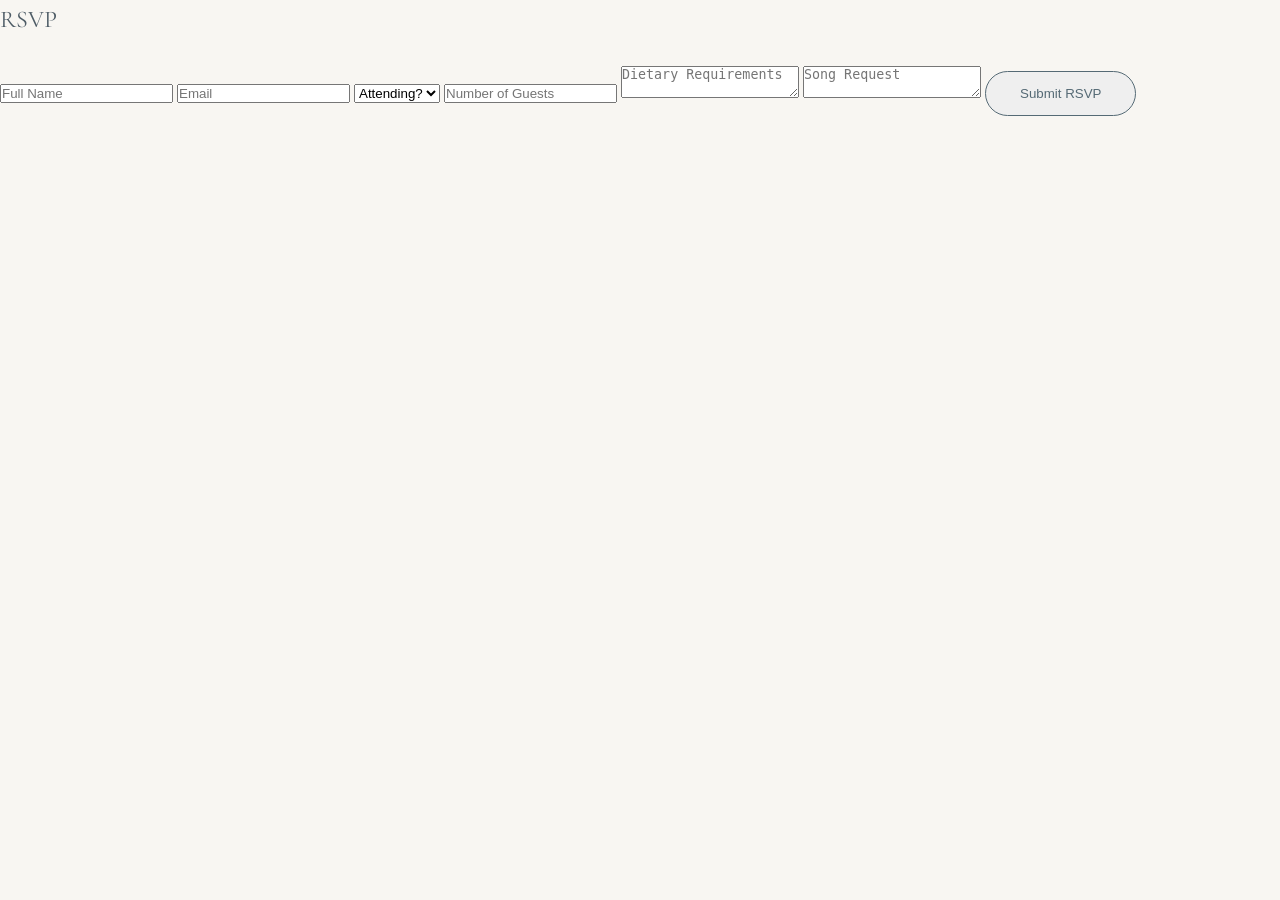
==== rsvp.html @ 13b6222b "first commit" ====
<html><head><link rel='stylesheet' href='css/main.css'></head><body>
<section class='section'>
<h2>RSVP</h2>
<form name='wedding-rsvp' method='POST' data-netlify='true'>
<input type='hidden' name='form-name' value='wedding-rsvp'>
<input placeholder='Full Name' name='name'>
<input placeholder='Email' name='email'>
<select name='attendance'><option>Attending?</option><option>Yes</option><option>No</option></select>
<input placeholder='Number of Guests' name='guests'>
<textarea placeholder='Dietary Requirements'></textarea>
<textarea placeholder='Song Request'></textarea>
<button class='btn'>Submit RSVP</button>
</form>
</section></body></html>
---- css/main.css ----
@import url('https://fonts.googleapis.com/css2?family=Cormorant+Garamond:wght@300;400;500;600&family=Inter:wght@300;400;500&display=swap');

:root {
  --paper: #f8f6f2;
  --paper-dark: #ece6dc;
  --sky: #dcecf5;
  --ocean: #7ea9bb;
  --deep: #556a75;
  --gold: #d8c8aa;
  --text: #4e5c66;
}

* {
  margin: 0;
  padding: 0;
  box-sizing: border-box;
}

html {
  scroll-behavior: smooth;
}

body {
  font-family: 'Inter', sans-serif;
  background: var(--paper);
  color: var(--text);
  line-height: 1.7;
}

/* Make the page use a fixed left column and a scrollable right column */
html, body {
  height: 100%;
}

body {
  overflow: hidden; /* only the right panel scrolls */
}

.site-split {
  min-height: 100vh;
}

.left-fixed {
  position: fixed;
  left: 0;
  top: 0;
  bottom: 0;
  width: 55%;
  background: linear-gradient(rgba(0,0,0,0.18), rgba(0,0,0,0.35)), url('../assets/images/hero.jpg') center/cover no-repeat;
  background-position: 50% 70%; /* nudge focal point (X% Y%) */
  z-index: 1;
  display: flex;
  align-items: flex-end;
  padding: 60px;
  color: white;
  transition: background-image 400ms ease, opacity 300ms ease;
}

.left-fixed .left-overlay {
  position: relative;
  z-index: 2;
}

.right-scroll {
  margin-left: 55%;
  height: 100vh;
  overflow-y: auto;
  -webkit-overflow-scrolling: touch;
  position: relative;
  z-index: 2;
  background: transparent;
}

/* Ensure each right-side section can occupy viewport height so image swaps are noticeable */
.right-scroll section,
.right-scroll footer {
  min-height: 100vh;
}

/* Mobile image block (inserted by JS) - hidden by default */
.mobile-image {
  display: none;
  width: 100%;
  position: relative;
  background-size: cover;
  background-position: center center;
  background-repeat: no-repeat;
  overflow: hidden;
}

.mobile-image .mobile-overlay {
  position: absolute;
  left: 0;
  right: 0;
  bottom: 12%;
  color: white;
  text-align: center;
  padding: 0 20px;
  z-index: 2;
}

.mobile-image .mobile-overlay h1 {
  font-size: 2.6rem;
  margin: 6px 0 4px;
}

.mobile-image.mobile-hero {
  min-height: 100vh;
}

.mobile-image:not(.mobile-hero) {
  min-height: 50vh;
}

/* Narrower left column for smaller screens */

h1, h2, h3, h4 {
  font-family: 'Cormorant Garamond', serif;
  font-weight: 400;
}

.floating-nav {
  position: fixed;
  top: 20px;
  left: 50%;
  transform: translateX(-50%);
  z-index: 1000;
  background: rgba(248,246,242,0.92);
  backdrop-filter: blur(12px);
  border-radius: 999px;
  padding: 16px 28px;
  display: flex;
  gap: 30px;
  align-items: center;
  box-shadow: 0 15px 40px rgba(0,0,0,0.08);
}

.brand {
  font-family: 'Cormorant Garamond', serif;
  font-size: 1.4rem;
}

.nav-links {
  display: flex;
  gap: 18px;
}

.nav-links a {
  text-decoration: none;
  color: var(--text);
}

.hero-layout {
  display: grid;
  grid-template-columns: 62% 38%;
  min-height: 100vh;
}

.hero-photo {
  position: relative;
  min-height: 100vh;
  background: linear-gradient(rgba(0,0,0,0.15), rgba(0,0,0,0.35)),
              url('../assets/images/hero.jpg') center center/cover no-repeat;
  background-position: 50% 35%;
}

.hero-gradient {
  position: absolute;
  inset: 0;
}

.hero-copy {
  position: absolute;
  left: 70px;
  bottom: 70px;
  color: white;
}

.hero-copy h1 {
  font-size: 6rem;
  line-height: 0.9;
  margin: 15px 0;
}

.hero-date,
.hero-title {
  font-family: 'Cormorant Garamond', serif;
  font-weight: 400;
  letter-spacing: 2px;
  text-transform: uppercase;
  font-size: 2rem;
}

.hero-hashtag {
  font-size: 1rem;
  margin-top: -5px;
  margin-left: 20px;
}

.hero-invitation {
  display: flex;
  justify-content: center;
  align-items: center;
  padding: 50px;
  background: var(--paper);
}

.invitation-arch {
  width: 100%;
  max-width: 430px;
  min-height: 760px;
  background: linear-gradient(to bottom, var(--sky), white);
  border: 2px solid var(--gold);
  border-radius: 260px 260px 0 0;
  padding: 80px 50px;
  text-align: center;
  box-shadow: 0 20px 60px rgba(0,0,0,0.06);
}

.eyebrow {
  text-transform: uppercase;
  letter-spacing: 3px;
  font-size: 0.8rem;
}

.invitation-arch h2 {
  font-size: 4rem;
}

.amp {
  font-size: 3rem;
  font-family: 'Cormorant Garamond', serif;
}

.divider {
  height: 1px;
  width: 70%;
  margin: 30px auto;
  background: var(--gold);
}

.btn {
  display: inline-block;
  margin-top: 30px;
  padding: 14px 34px;
  border: 1px solid var(--deep);
  border-radius: 999px;
  text-decoration: none;
  color: var(--deep);
  transition: 0.25s;
}

.btn:hover {
  background: var(--deep);
  color: white;
}

.split-section {
  display: grid;
  grid-template-columns: 55% 45%;
  min-height: 100vh;
}

.image-panel {
  background: url('../assets/images/placeholder.jpg') center center/cover no-repeat;
}

.content-panel {
  padding: 120px 70px;
  display: flex;
  flex-direction: column;
  justify-content: center;
}

.content-panel h2 {
  font-size: 4.5rem;
  margin-bottom: 40px;
}

.timeline-item,
.info-card {
  padding: 28px 0;
  border-top: 1px solid #d8d8d8;
}

.timeline-item h4,
.info-card h3 {
  font-size: 2rem;
  margin: 10px 0;
}

.weekend-intro {
  padding: 140px 30px;
  text-align: center;
  background: linear-gradient(to bottom, var(--paper), var(--sky));
}

.weekend-intro h2 {
  font-size: 5rem;
  margin-bottom: 20px;
}

.weekend-intro p {
  max-width: 700px;
  margin: auto;
}

.gallery-grid {
  display: grid;
  grid-template-columns: 1fr 1fr;
  gap: 20px;
  margin-top: 40px;
}

.gallery-placeholder {
  height: 240px;
  background: var(--sky);
  border-radius: 14px;
}

.faq-section {
  max-width: 1000px;
  margin: auto;
  padding: 120px 30px;
}

.faq-section h2 {
  font-size: 4rem;
  text-align: center;
  margin-bottom: 40px;
}

.details,
details {
  background: white;
  padding: 24px;
  margin-bottom: 16px;
  border-radius: 12px;
  box-shadow: 0 5px 15px rgba(0,0,0,0.04);
}

summary {
  cursor: pointer;
}

footer {
  padding: 60px;
  text-align: center;
  background: var(--paper-dark);
}

@media (max-width: 1100px) {
  .hero-layout,
  .split-section {
    grid-template-columns: 1fr;
  }

  /* Stack the left panel and right content on small screens */
  body {
    overflow: auto;
  }

  .left-fixed {
    position: relative;
    width: 100%;
    height: auto;
    padding: 30px;
  }


  /* On small screens we hide the fixed left column and instead show stacked
     mobile image blocks (inserted by JS) above each section. */
  .left-fixed {
    display: none;
  }

  .mobile-image {
    display: block;
    min-height: 100vh; /* full viewport image for each section on mobile */
    background-position: 50% 30%;
  }

  .mobile-image.mobile-hero {
    min-height: 100vh;
  }

  .left-fixed .left-overlay {
    opacity: 1 !important; /* fallback in case left panel shows */
    position: relative;
    text-align: center;
    transform: translateY(0);
    margin: 0 auto;
    max-width: 90%;
  }

  .left-fixed .left-overlay h1 {
    font-size: 3rem;
    line-height: 1.02;
    margin: 10px 0 6px;
  }

  .left-fixed .left-overlay .hero-date,
  .left-fixed .left-overlay .hero-location {
    font-size: 0.95rem;
    margin-bottom: 8px;
  }

  .right-scroll {
    margin-left: 0;
    height: auto;
    overflow: visible;
  }

  .hero-photo {
    min-height: 70vh;
  }

  .hero-copy h1 {
    font-size: 4rem;
  }

  .content-panel {
    padding: 70px 30px;
  }

  .floating-nav {
    display: none;
  }
}
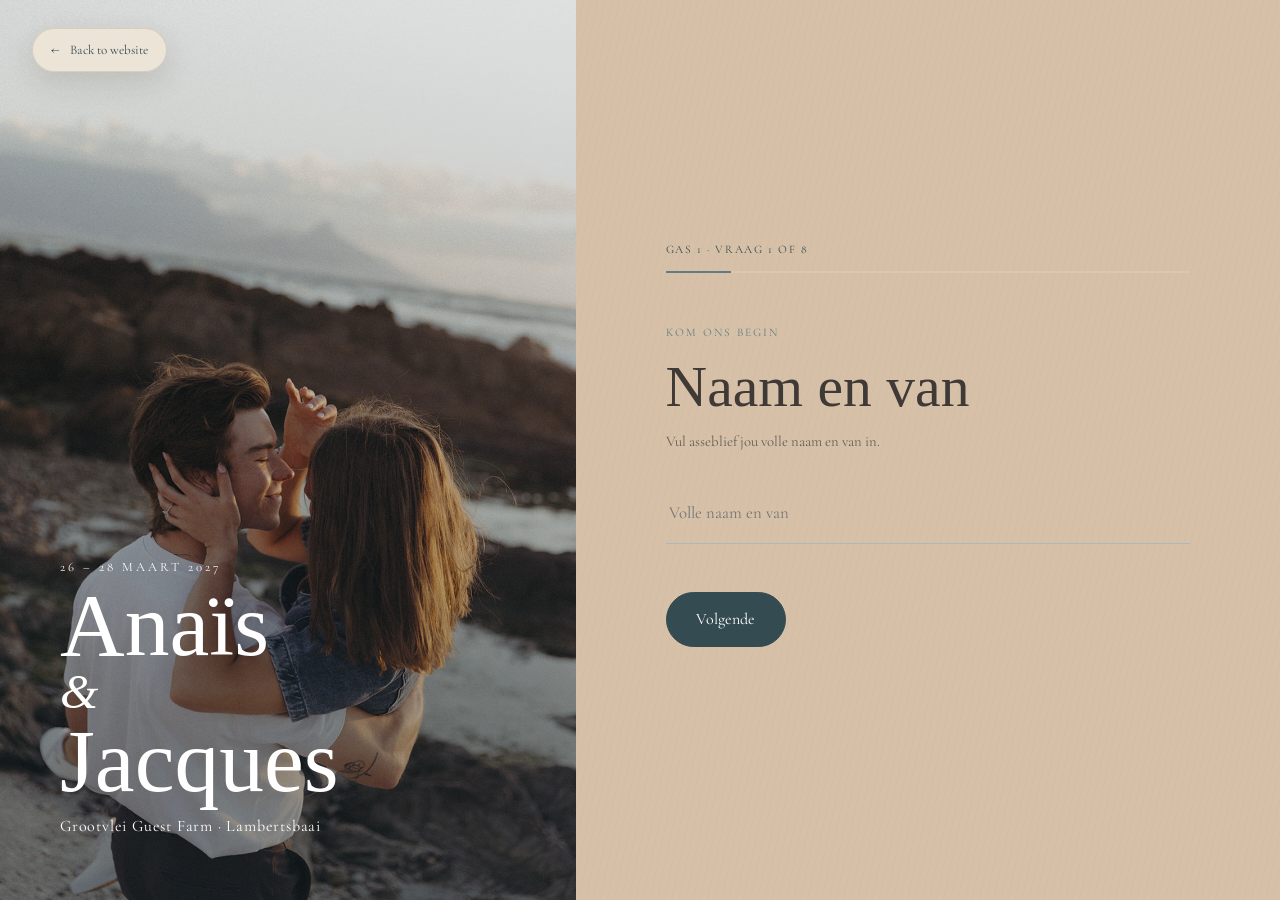
==== commit 452f9a0d: "Base changes" ====
--- a/rsvp.html
+++ b/rsvp.html
@@ -1,14 +1,137 @@
-<html><head><link rel='stylesheet' href='css/main.css'></head><body>
-<section class='section'>
-<h2>RSVP</h2>
-<form name='wedding-rsvp' method='POST' data-netlify='true'>
-<input type='hidden' name='form-name' value='wedding-rsvp'>
-<input placeholder='Full Name' name='name'>
-<input placeholder='Email' name='email'>
-<select name='attendance'><option>Attending?</option><option>Yes</option><option>No</option></select>
-<input placeholder='Number of Guests' name='guests'>
-<textarea placeholder='Dietary Requirements'></textarea>
-<textarea placeholder='Song Request'></textarea>
-<button class='btn'>Submit RSVP</button>
-</form>
-</section></body></html>+<!DOCTYPE html>
+<html lang="en">
+<head>
+    <meta charset="UTF-8">
+    <meta name="viewport" content="width=device-width, initial-scale=1.0">
+    <title>RSVP | Anaïs &amp; Jacques</title>
+    <link rel="preconnect" href="https://fonts.googleapis.com">
+    <link rel="preconnect" href="https://fonts.gstatic.com" crossorigin>
+    <link href="https://fonts.googleapis.com/css2?family=Cormorant+Garamond:wght@300;400;500;600&amp;family=Manrope:wght@300;400;500&amp;display=swap" rel="stylesheet">
+    <link rel="stylesheet" href="css/main.css">
+</head>
+<body class="rsvp-page">
+    <a class="rsvp-home-link" href="index.html" aria-label="Back to wedding website">
+        <span aria-hidden="true">←</span> Back to website
+    </a>
+
+    <main class="rsvp-layout">
+        <aside class="rsvp-visual">
+            <div class="rsvp-visual-copy">
+                <p class="eyebrow">26 – 28 Maart 2027</p>
+                <h1>Anaïs <span>&amp;</span> Jacques</h1>
+                <p>Grootvlei Guest Farm · Lambertsbaai</p>
+            </div>
+        </aside>
+
+        <section class="rsvp-form-panel">
+            <div class="rsvp-progress" aria-label="Form progress">
+                <span id="progressLabel">Gas 1 · Vraag 1 van 8</span>
+                <div class="progress-track" aria-hidden="true">
+                    <div id="progressBar" class="progress-bar"></div>
+                </div>
+            </div>
+
+            <form id="rsvpForm" class="rsvp-form" name="wedding-rsvp" method="POST" data-netlify="true" novalidate>
+                <input type="hidden" name="form-name" value="wedding-rsvp">
+                <input id="partyRsvps" type="hidden" name="party-rsvps" value="">
+                <input id="partySize" type="hidden" name="party-size" value="1">
+
+                <div class="rsvp-step is-active" data-step>
+                    <p class="question-number">Kom ons begin</p>
+                    <label for="guestName">Naam en van</label>
+                    <p class="question-help">Vul asseblief jou volle naam en van in.</p>
+                    <input id="guestName" name="name" type="text" autocomplete="name" placeholder="Volle naam en van" required>
+                </div>
+
+                <div class="rsvp-step" data-step>
+                    <p class="question-number">Kontakbesonderhede</p>
+                    <label for="guestEmail">Wat is jou e-pos adres?</label>
+                    <p class="question-help">Ons sal dit slegs vir troue opdaterings gebruik.</p>
+                    <input id="guestEmail" name="email" type="email" autocomplete="email" placeholder="you@example.com" required>
+                </div>
+
+                <fieldset class="rsvp-step" data-step>
+                    <legend>Sien ons jou daar?</legend>
+                    <p class="question-help">Sal jy ons trou naweek van 26 - 28 Maart 2027 kan bywoon? </p>
+                    <div class="choice-grid">
+                        <label class="choice-card">
+                            <input type="radio" name="attendance" value="Yes, I will be there" required>
+                            <span>Ja</span>
+                        </label>
+                        <label class="choice-card">
+                            <input type="radio" name="attendance" value="No, I cannot attend" required>
+                            <span>Nee</span>
+                        </label>
+                    </div>
+                </fieldset>
+
+                <div class="rsvp-step" data-step data-decline-step>
+                    <label for="coupleNote">Wil jy 'n nota los vir die paartjie?</label>
+                    <p class="question-help">Hierdie vraag is opsioneel.</p>
+                    <textarea id="coupleNote" name="note-for-couple" rows="4" placeholder="Jou nota"></textarea>
+                </div>
+
+                <div class="rsvp-step" data-step data-attending-step>
+                    <label for="dietary">Dieetvereistes</label>
+                    <p class="question-help">Het jy enige dieetvereistes of allergieë?</p>
+                    <textarea id="dietary" name="dietary-requirements" rows="4" placeholder="Geen dieetvereistes"></textarea>
+                </div>
+
+                <div class="rsvp-step" data-step data-attending-step>
+                    <label for="transport">Shuttle diens</label>
+                    <p class="question-help">Indien daar n shuttle-service is vanaf die lughawe na die venue (en terug), sal julle daarvan wil gebruik maak? Indien daar genoeg belangstelling is, sal verdere reelings getref word met julle as julle "Ja" kies.</p>
+                    <select id="transport" name="transport" required>
+                        <option value="" selected disabled>Kies 'n opsie</option>
+                        <option value="Yes">Ja, asseblief</option>
+                        <option value="No">Nee, ek sal my eie vervoer organiseer</option>
+                        <option value="Maybe">Miskien — stuur asseblief meer inligting</option>
+                    </select>
+                </div>
+
+                <div class="rsvp-step" data-step data-attending-step>
+                    <label for="songRequest">Liedjie versoek</label>
+                    <p class="question-help">Het jy ’n liedjie wat jy graag op die dansvloer wil hoor?</p>
+                    <textarea id="songRequest" name="song-request" rows="4" placeholder="Kunstenaar en liedjie naam"></textarea>
+                </div>
+
+                <div class="rsvp-step" data-step data-attending-step>
+                    <label for="children">Kinders</label>
+                    <p class="question-help">Sal jy kinders saambring? Indien ja, hoeveel kinders en watter ouderdom?</p>
+                    <textarea id="children" name="children" rows="4" placeholder="Kinders - Jaar van geboorte"></textarea>
+                </div>
+
+                <fieldset class="rsvp-step" data-step data-attending-step data-party-step>
+                    <legend>Wil jy vir iemand anders RSVP?</legend>
+                    <p class="question-help">Jy kan nou dieselfde vrae vir die volgende persoon in jou party invul.</p>
+                    <div class="choice-grid">
+                        <label class="choice-card">
+                            <input id="addAnotherYes" type="radio" name="add-another-person" value="yes" required>
+                            <span>Ja, voeg nog iemand by</span>
+                        </label>
+                        <label class="choice-card">
+                            <input id="addAnotherNo" type="radio" name="add-another-person" value="no" required>
+                            <span>Nee, voltooi my RSVP</span>
+                        </label>
+                    </div>
+                </fieldset>
+
+                <div class="rsvp-actions">
+                    <button id="backButton" class="rsvp-button rsvp-button-secondary" type="button">Terug</button>
+                    <button id="nextButton" class="rsvp-button" type="button">Volgende</button>
+                    <button id="submitButton" class="rsvp-button" type="submit">Gaan voort</button>
+                </div>
+                <p id="formError" class="form-error" role="alert" aria-live="polite"></p>
+            </form>
+
+            <div id="rsvpSuccess" class="rsvp-success" hidden>
+                <p class="question-number">RSVP ontvang</p>
+                <h2>Baie dankie!</h2>
+                <p id="successMessage">Jou RSVP is suksesvol ingedien.</p>
+                <a class="rsvp-button" href="index.html">Terug na die webwerf</a>
+            </div>
+        </section>
+    </main>
+
+    <script src="js/rsvp.js?v=4"></script>
+</body>
+</html>
--- a/css/main.css
+++ b/css/main.css
@@ -1,13 +1,17 @@
-@import url('https://fonts.googleapis.com/css2?family=Cormorant+Garamond:wght@300;400;500;600&family=Inter:wght@300;400;500&display=swap');
+@import url('https://fonts.googleapis.com/css2?family=Cormorant+Garamond:wght@300;400;500;600&family=Cormorant Garamond:wght@300;400;500&display=swap');
 
 :root {
-  --paper: #f8f6f2;
-  --paper-dark: #ece6dc;
-  --sky: #dcecf5;
-  --ocean: #7ea9bb;
-  --deep: #556a75;
-  --gold: #d8c8aa;
-  --text: #4e5c66;
+  --paper: #eee5d8;
+  --paper-dark: #d8c7b2;
+  --sky: #9aadb0;
+  --ocean: #607d86;
+  --deep: #354b52;
+  --gold: #bd9670;
+  --text: #403a36;
+  --ivory: #f5ede1;
+  --umber: #6b4d40;
+  --clay: #89624c;
+  --slate: #4d6870;
 }
 
 * {
@@ -21,7 +25,7 @@
 }
 
 body {
-  font-family: 'Inter', sans-serif;
+  font-family: 'Cormorant Garamond', sans-serif;
   background: var(--paper);
   color: var(--text);
   line-height: 1.7;
@@ -65,6 +69,7 @@
   margin-left: 55%;
   height: 100vh;
   overflow-y: auto;
+  overflow-x: hidden;
   -webkit-overflow-scrolling: touch;
   position: relative;
   z-index: 2;
@@ -115,7 +120,7 @@
 /* Narrower left column for smaller screens */
 
 h1, h2, h3, h4 {
-  font-family: 'Cormorant Garamond', serif;
+  font-family: 'Playfair Display', serif;
   font-weight: 400;
 }
 
@@ -125,18 +130,19 @@
   left: 50%;
   transform: translateX(-50%);
   z-index: 1000;
-  background: rgba(248,246,242,0.92);
-  backdrop-filter: blur(12px);
+  /* more see-through */
+  background: rgba(248,246,242,0.6);
+  backdrop-filter: blur(8px);
   border-radius: 999px;
-  padding: 16px 28px;
+  padding: 12px 22px;
   display: flex;
-  gap: 30px;
+  gap: 20px;
   align-items: center;
-  box-shadow: 0 15px 40px rgba(0,0,0,0.08);
+  box-shadow: 0 8px 20px rgba(0,0,0,0.05);
 }
 
 .brand {
-  font-family: 'Cormorant Garamond', serif;
+  font-family: 'Playfair Display', serif;
   font-size: 1.4rem;
 }
 
@@ -184,7 +190,7 @@
 
 .hero-date,
 .hero-title {
-  font-family: 'Cormorant Garamond', serif;
+  font-family: 'Playfair Display', serif;
   font-weight: 400;
   letter-spacing: 2px;
   text-transform: uppercase;
@@ -192,7 +198,7 @@
 }
 
 .hero-hashtag {
-  font-size: 1rem;
+  font-size: 1.5rem;
   margin-top: -5px;
   margin-left: 20px;
 }
@@ -202,19 +208,40 @@
   justify-content: center;
   align-items: center;
   padding: 50px;
-  background: var(--paper);
+  background-color: #3f555b;
+  background-image:
+    repeating-linear-gradient(105deg, rgba(255, 255, 255, 0.018) 0 1px, transparent 1px 7px);
 }
 
 .invitation-arch {
+  position: relative;
+  isolation: isolate;
+  overflow: hidden;
   width: 100%;
   max-width: 430px;
   min-height: 760px;
-  background: linear-gradient(to bottom, var(--sky), white);
-  border: 2px solid var(--gold);
+  background-color: #b78e68;
+  background-image:
+    repeating-radial-gradient(circle at 18% 24%, rgba(255, 244, 225, 0.13) 0 0.7px, transparent 0.8px 3px),
+    repeating-linear-gradient(103deg, rgba(67, 43, 31, 0.045) 0 1px, transparent 1px 5px);
+  border: 1px solid rgba(247, 230, 207, 0.68);
   border-radius: 260px 260px 0 0;
   padding: 80px 50px;
   text-align: center;
-  box-shadow: 0 20px 60px rgba(0,0,0,0.06);
+  color: #392d27;
+  box-shadow:
+    0 30px 75px rgba(24, 32, 34, 0.32),
+    inset 0 0 55px rgba(255, 239, 216, 0.15);
+}
+
+.invitation-arch::before {
+  content: '';
+  position: absolute;
+  inset: 12px;
+  z-index: -1;
+  border: 1px solid rgba(255, 237, 211, 0.4);
+  border-radius: 248px 248px 0 0;
+  pointer-events: none;
 }
 
 .eyebrow {
@@ -225,18 +252,31 @@
 
 .invitation-arch h2 {
   font-size: 4rem;
+  color: #302721;
 }
 
 .amp {
   font-size: 3rem;
-  font-family: 'Cormorant Garamond', serif;
+  font-family: 'Playfair Display', serif;
 }
 
 .divider {
   height: 1px;
   width: 70%;
   margin: 30px auto;
-  background: var(--gold);
+  background: rgba(61, 43, 34, 0.52);
+}
+
+.invitation-arch .btn {
+  border-color: #344b52;
+  color: #2f454c;
+  background: rgba(244, 226, 202, 0.24);
+}
+
+.invitation-arch .btn:hover {
+  border-color: #455c6c;
+  background: #455c6c;
+  color: #f7f1e8;
 }
 
 .btn {
@@ -273,14 +313,109 @@
 }
 
 .content-panel h2 {
+  position: relative;
   font-size: 4.5rem;
   margin-bottom: 40px;
+}
+
+.content-panel h2::after {
+  content: '';
+  display: block;
+  width: 52px;
+  height: 1px;
+  margin-top: 16px;
+  background: currentColor;
+  opacity: 0.45;
+}
+
+.content-section {
+  position: relative;
+  z-index: 2;
+  margin-top: 54px;
+  box-shadow: inset 0 24px 45px -48px rgba(31, 24, 21, 0.8);
+}
+
+.content-section::before,
+.weekend-intro::before,
+.faq-section::before,
+footer::before {
+  content: '';
+  position: absolute;
+  top: -72px;
+  left: -12%;
+  width: 124%;
+  height: 108px;
+  background: inherit;
+  border-radius: 48% 52% 0 0 / 100% 100% 0 0;
+  box-shadow:
+    inset 0 1px rgba(255, 244, 228, 0.2),
+    0 -1px rgba(44, 33, 28, 0.16);
+  pointer-events: none;
+}
+
+.content-section::after,
+.weekend-intro::after,
+.faq-section::after {
+  content: '';
+  position: absolute;
+  top: -35px;
+  left: 9%;
+  width: 82%;
+  height: 30px;
+  border-top: 1px solid rgba(255, 241, 220, 0.22);
+  border-radius: 50%;
+  pointer-events: none;
+}
+
+#travel::before,
+.faq-section::before {
+  left: -7%;
+  width: 118%;
+  border-radius: 56% 44% 0 0 / 100% 100% 0 0;
+  transform: rotate(-1.25deg);
+  transform-origin: center bottom;
+}
+
+#story::before,
+.weekend-intro::before {
+  left: -15%;
+  width: 130%;
+  border-radius: 43% 57% 0 0 / 100% 100% 0 0;
+  transform: rotate(1deg);
+  transform-origin: center bottom;
+}
+
+#schedule {
+  background-color: var(--umber);
+  color: var(--ivory);
+}
+
+#travel {
+  background-color: var(--slate);
+  color: var(--ivory);
+}
+
+#story {
+  background-color: var(--clay);
+  color: var(--ivory);
+}
+
+#schedule .content-panel h2 {
+  color: #f0d8be;
+}
+
+#travel .content-panel h2 {
+  color: #dce8e7;
+}
+
+#story .content-panel h2 {
+  color: #f1d7bc;
 }
 
 .timeline-item,
 .info-card {
   padding: 28px 0;
-  border-top: 1px solid #d8d8d8;
+  border-top: 1px solid rgba(255, 244, 228, 0.25);
 }
 
 .timeline-item h4,
@@ -290,9 +425,13 @@
 }
 
 .weekend-intro {
+  position: relative;
+  z-index: 3;
+  margin-top: 54px;
   padding: 140px 30px;
   text-align: center;
-  background: linear-gradient(to bottom, var(--paper), var(--sky));
+  background: #2f454c;
+  color: var(--ivory);
 }
 
 .weekend-intro h2 {
@@ -314,14 +453,22 @@
 
 .gallery-placeholder {
   height: 240px;
-  background: var(--sky);
+  background: rgba(245, 237, 225, 0.18);
+  border: 1px solid rgba(245, 237, 225, 0.24);
   border-radius: 14px;
 }
 
 .faq-section {
-  max-width: 1000px;
-  margin: auto;
-  padding: 120px 30px;
+  position: relative;
+  z-index: 4;
+  width: 100%;
+  max-width: none;
+  margin-top: 54px;
+  padding: 120px clamp(30px, 8vw, 90px);
+  background-color: #b99978;
+  background-image:
+    repeating-linear-gradient(102deg, rgba(70, 49, 38, 0.025) 0 1px, transparent 1px 6px);
+  color: #392f2a;
 }
 
 .faq-section h2 {
@@ -332,11 +479,15 @@
 
 .details,
 details {
-  background: white;
+  max-width: 820px;
+  margin-right: auto;
+  margin-left: auto;
+  background: rgba(244, 232, 216, 0.9);
   padding: 24px;
   margin-bottom: 16px;
   border-radius: 12px;
-  box-shadow: 0 5px 15px rgba(0,0,0,0.04);
+  border: 1px solid rgba(76, 54, 42, 0.2);
+  box-shadow: 0 10px 28px rgba(62, 43, 34, 0.12);
 }
 
 summary {
@@ -344,12 +495,329 @@
 }
 
 footer {
+  position: relative;
+  z-index: 5;
+  margin-top: 54px;
   padding: 60px;
   text-align: center;
+  background: #302b29;
+  color: #dccbb8;
+}
+
+footer::before {
+  left: -8%;
+  width: 116%;
+  height: 96px;
+  border-radius: 52% 48% 0 0 / 100% 100% 0 0;
+}
+
+/* RSVP */
+.rsvp-page {
+  min-height: 100%;
+  overflow: auto;
+  background: var(--paper);
+}
+
+.rsvp-layout {
+  min-height: 100vh;
+  display: grid;
+  grid-template-columns: 45% 55%;
+}
+
+.rsvp-visual {
+  position: relative;
+  display: flex;
+  align-items: flex-end;
+  min-height: 100vh;
+  padding: 60px;
+  color: white;
+  background:
+    linear-gradient(rgba(24, 35, 42, 0.12), rgba(24, 35, 42, 0.48)),
+    url('../assets/images/hero.jpg') 50% 70% / cover no-repeat;
+}
+
+.rsvp-visual-copy {
+  position: relative;
+  z-index: 1;
+}
+
+.rsvp-visual-copy h1 {
+  max-width: 600px;
+  margin: 8px 0 14px;
+  font-size: clamp(3.5rem, 7vw, 6.5rem);
+  line-height: 0.86;
+  font-weight: 300;
+}
+
+.rsvp-visual-copy h1 span {
+  display: block;
+  margin: 8px 0;
+  font-size: 0.55em;
+  font-style: italic;
+}
+
+.rsvp-visual-copy > p:last-child {
+  letter-spacing: 0.05em;
+}
+
+.rsvp-home-link {
+  position: fixed;
+  top: 28px;
+  left: 32px;
+  z-index: 10;
+  display: inline-flex;
+  align-items: center;
+  gap: 10px;
+  padding: 10px 18px;
+  border-radius: 999px;
+  color: var(--deep);
+  background: rgba(238, 229, 216, 0.94);
+  border: 1px solid rgba(74, 57, 47, 0.14);
+  box-shadow: 0 10px 30px rgba(48, 35, 29, 0.14);
+  text-decoration: none;
+  font-size: 0.82rem;
+  backdrop-filter: blur(10px);
+}
+
+.rsvp-form-panel {
+  min-height: 100vh;
+  display: flex;
+  flex-direction: column;
+  justify-content: center;
+  padding: 70px clamp(32px, 7vw, 110px) 45px;
+  background-color: #d6c1a8;
+  background-image:
+    repeating-linear-gradient(102deg, rgba(74, 52, 40, 0.025) 0 1px, transparent 1px 7px);
+}
+
+.rsvp-progress {
+  width: min(100%, 640px);
+  margin: 0 auto 50px;
+  color: var(--deep);
+  font-size: 0.72rem;
+  letter-spacing: 0.14em;
+  text-transform: uppercase;
+}
+
+.progress-track {
+  height: 2px;
+  margin-top: 12px;
+  overflow: hidden;
   background: var(--paper-dark);
 }
 
+.progress-bar {
+  width: 12.5%;
+  height: 100%;
+  background: var(--ocean);
+  transition: width 350ms ease;
+}
+
+.rsvp-form {
+  width: min(100%, 640px);
+  margin: 0 auto;
+}
+
+.rsvp-step {
+  display: none;
+  border: 0;
+  animation: rsvpStepIn 400ms ease both;
+}
+
+.rsvp-step.is-active {
+  display: block;
+}
+
+.rsvp-step > label,
+.rsvp-step legend {
+  display: block;
+  width: 100%;
+  margin-bottom: 12px;
+  color: var(--text);
+  font-family: 'Playfair Display', serif;
+  font-size: clamp(2.4rem, 4.5vw, 4rem);
+  font-weight: 400;
+  line-height: 1.05;
+}
+
+.question-number {
+  margin-bottom: 14px;
+  color: var(--ocean);
+  font-size: 0.72rem;
+  letter-spacing: 0.18em;
+  text-transform: uppercase;
+}
+
+.question-help {
+  margin-bottom: 30px;
+  color: #655d57;
+  font-size: 0.92rem;
+}
+
+.rsvp-step input[type='text'],
+.rsvp-step input[type='email'],
+.rsvp-step select,
+.rsvp-step textarea {
+  width: 100%;
+  border: 0;
+  border-bottom: 1px solid #aeb8bc;
+  border-radius: 0;
+  outline: 0;
+  padding: 15px 3px;
+  color: var(--text);
+  background: transparent;
+  font: inherit;
+  font-size: 1.05rem;
+  transition: border-color 200ms ease, box-shadow 200ms ease;
+}
+
+.rsvp-step textarea {
+  resize: vertical;
+}
+
+.rsvp-step select {
+  cursor: pointer;
+}
+
+.rsvp-step input:focus,
+.rsvp-step select:focus,
+.rsvp-step textarea:focus {
+  border-color: var(--ocean);
+  box-shadow: 0 1px 0 var(--ocean);
+}
+
+.choice-grid {
+  display: grid;
+  grid-template-columns: 1fr 1fr;
+  gap: 14px;
+}
+
+.choice-grid-stacked {
+  grid-template-columns: 1fr;
+}
+
+.choice-card {
+  position: relative;
+  cursor: pointer;
+}
+
+.choice-card input {
+  position: absolute;
+  opacity: 0;
+  pointer-events: none;
+}
+
+.choice-card span {
+  display: flex;
+  align-items: center;
+  min-height: 64px;
+  padding: 16px 20px;
+  border: 1px solid rgba(78, 58, 47, 0.28);
+  border-radius: 12px;
+  background: rgba(244, 232, 216, 0.45);
+  transition: border-color 200ms ease, background 200ms ease, transform 200ms ease;
+}
+
+.choice-card:hover span {
+  border-color: var(--ocean);
+  transform: translateY(-2px);
+}
+
+.choice-card input:focus-visible + span {
+  outline: 2px solid var(--ocean);
+  outline-offset: 3px;
+}
+
+.choice-card input:checked + span {
+  border-color: var(--ocean);
+  background: rgba(96, 125, 134, 0.25);
+}
+
+.rsvp-actions {
+  display: flex;
+  gap: 12px;
+  margin-top: 48px;
+}
+
+.rsvp-button {
+  min-width: 120px;
+  padding: 13px 28px;
+  border: 1px solid var(--deep);
+  border-radius: 999px;
+  color: white;
+  background: var(--deep);
+  font: inherit;
+  cursor: pointer;
+  transition: color 200ms ease, background 200ms ease, transform 200ms ease;
+}
+
+.rsvp-button:hover {
+  transform: translateY(-2px);
+  background: #425863;
+}
+
+.rsvp-button-secondary {
+  color: var(--deep);
+  background: transparent;
+}
+
+.rsvp-button-secondary:hover {
+  color: white;
+}
+
+#backButton,
+#submitButton {
+  display: none;
+}
+
+.form-error {
+  min-height: 24px;
+  margin-top: 14px;
+  color: #9b554c;
+  font-size: 0.85rem;
+}
+
+.rsvp-success {
+  width: min(100%, 640px);
+  margin: 0 auto;
+  animation: rsvpStepIn 400ms ease both;
+}
+
+.rsvp-success h2 {
+  margin-bottom: 18px;
+  font-size: clamp(3.5rem, 7vw, 6rem);
+  line-height: 1;
+}
+
+.rsvp-success p:not(.question-number) {
+  margin-bottom: 32px;
+  color: #655d57;
+}
+
+.rsvp-success .rsvp-button {
+  display: inline-block;
+  text-decoration: none;
+}
+
+@keyframes rsvpStepIn {
+  from { opacity: 0; transform: translateY(12px); }
+  to { opacity: 1; transform: translateY(0); }
+}
+
 @media (max-width: 1100px) {
+  html,
+  body {
+    width: 100%;
+    max-width: 100%;
+    overflow-x: hidden;
+  }
+
+  .site-split,
+  .right-scroll {
+    width: 100%;
+    max-width: 100%;
+  }
+
   .hero-layout,
   .split-section {
     grid-template-columns: 1fr;
@@ -357,7 +825,8 @@
 
   /* Stack the left panel and right content on small screens */
   body {
-    overflow: auto;
+    overflow-x: hidden;
+    overflow-y: auto;
   }
 
   .left-fixed {
@@ -376,12 +845,18 @@
 
   .mobile-image {
     display: block;
+    width: 100%;
+    max-width: 100%;
     min-height: 100vh; /* full viewport image for each section on mobile */
     background-position: 50% 30%;
   }
 
   .mobile-image.mobile-hero {
+    width: 100%;
     min-height: 100vh;
+    min-height: 100svh;
+    background-size: cover !important;
+    background-position: 50% 50% !important;
   }
 
   .left-fixed .left-overlay {
@@ -408,7 +883,16 @@
   .right-scroll {
     margin-left: 0;
     height: auto;
-    overflow: visible;
+    overflow-x: hidden;
+    overflow-y: visible;
+  }
+
+  .content-section,
+  .weekend-intro,
+  .faq-section,
+  footer {
+    width: 100%;
+    max-width: 100%;
   }
 
   .hero-photo {
@@ -426,4 +910,114 @@
   .floating-nav {
     display: none;
   }
-}
+
+  .rsvp-layout {
+    grid-template-columns: 38% 62%;
+  }
+
+  .rsvp-visual {
+    display: flex;
+    min-height: 100vh;
+    padding: 40px 28px;
+  }
+}
+
+@media (max-width: 760px) {
+  .hero-invitation {
+    min-height: 100svh;
+    padding: 28px 18px;
+  }
+
+  .invitation-arch {
+    width: min(100%, 360px);
+    min-height: min(720px, calc(100svh - 56px));
+    padding: clamp(64px, 10vh, 88px) 28px 48px;
+    border-radius: 190px 190px 0 0;
+  }
+
+  .invitation-arch::before {
+    inset: 9px;
+    border-radius: 181px 181px 0 0;
+  }
+
+  .invitation-arch h2 {
+    font-size: clamp(3.25rem, 17vw, 4rem);
+    line-height: 0.95;
+    overflow-wrap: normal;
+  }
+
+  .invitation-arch .amp {
+    margin: 14px 0;
+    font-size: 2.6rem;
+    line-height: 1;
+  }
+
+  .invitation-arch .divider {
+    margin: 26px auto;
+  }
+
+  .invitation-arch p {
+    font-size: 0.92rem;
+    line-height: 1.55;
+  }
+
+  .invitation-arch .btn {
+    margin-top: 24px;
+  }
+
+  .rsvp-layout {
+    display: block;
+  }
+
+  .rsvp-visual {
+    min-height: 32vh;
+    padding: 78px 24px 26px;
+    background-position: 50% 60%;
+  }
+
+  .rsvp-visual-copy h1 {
+    font-size: 3.2rem;
+  }
+
+  .rsvp-visual-copy h1 span {
+    display: inline;
+    margin: 0;
+  }
+
+  .rsvp-visual-copy > p:last-child {
+    font-size: 0.78rem;
+  }
+
+  .rsvp-home-link {
+    top: 18px;
+    left: 18px;
+  }
+
+  .rsvp-form-panel {
+    min-height: 68vh;
+    justify-content: flex-start;
+    padding: 38px 24px 32px;
+  }
+
+  .rsvp-progress {
+    margin-bottom: 38px;
+  }
+
+  .rsvp-step > label,
+  .rsvp-step legend {
+    font-size: 2.55rem;
+  }
+
+  .choice-grid {
+    grid-template-columns: 1fr;
+  }
+
+  .rsvp-actions {
+    margin-top: 38px;
+  }
+
+  .rsvp-button {
+    flex: 1;
+    min-width: 0;
+  }
+}
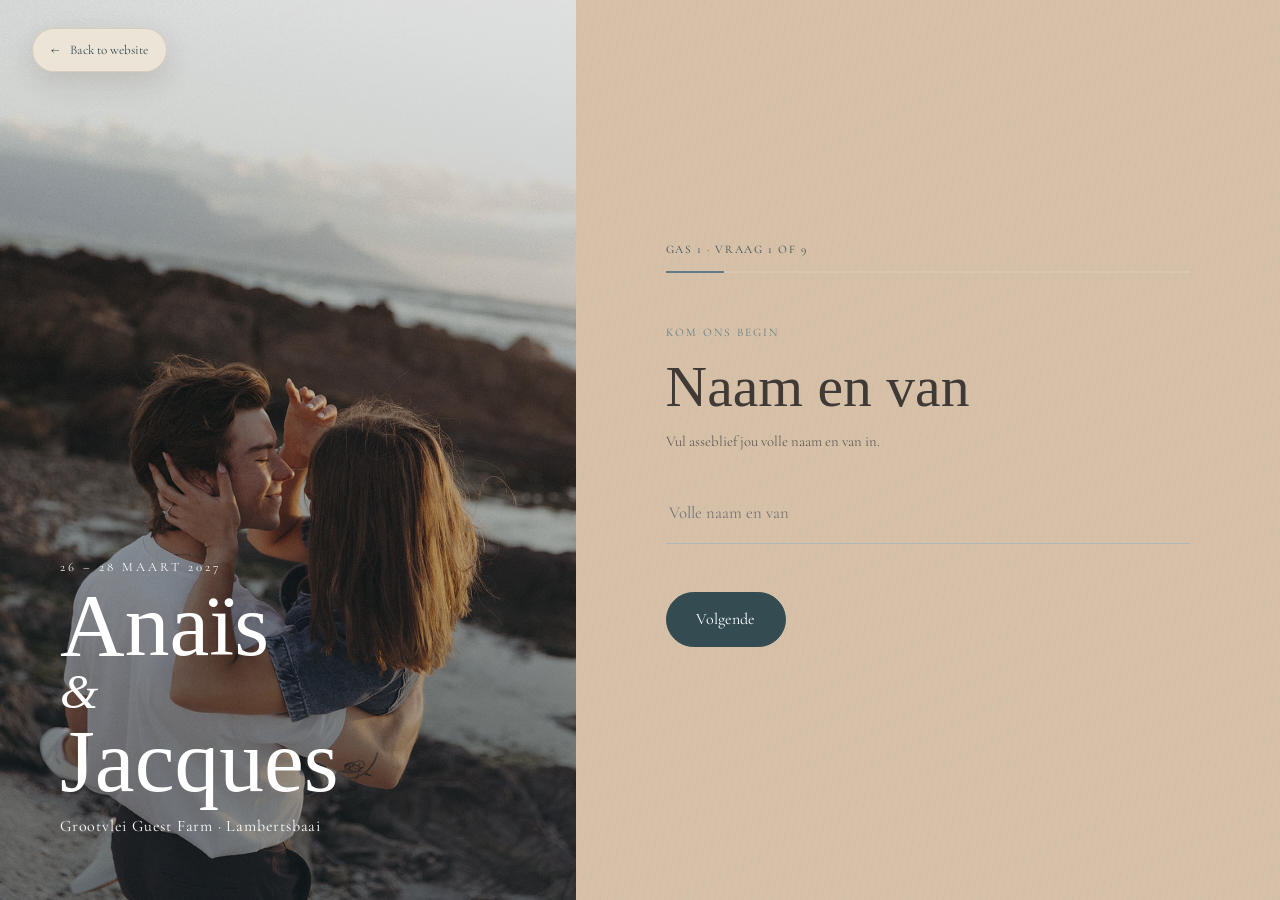
==== commit da3bd8d0: "netlify - party rsvp revert and new structure" ====
--- a/rsvp.html
+++ b/rsvp.html
@@ -31,8 +31,12 @@
                 </div>
             </div>
 
-            <form id="rsvpForm" class="rsvp-form" name="wedding-rsvp" method="POST" data-netlify="true" novalidate>
+            <form id="rsvpForm" class="rsvp-form" name="wedding-rsvp" method="POST" data-netlify="true" data-netlify-honeypot="bot-field" novalidate netlify>
                 <input type="hidden" name="form-name" value="wedding-rsvp">
+                <!-- honeypot field for bots; keep hidden from users -->
+                <div style="display:none">
+                    <label>Do not fill this field: <input name="bot-field" /></label>
+                </div>
                 <input id="partyRsvps" type="hidden" name="party-rsvps" value="">
                 <input id="partySize" type="hidden" name="party-size" value="1">
 
@@ -69,6 +73,13 @@
                     <label for="coupleNote">Wil jy 'n nota los vir die paartjie?</label>
                     <p class="question-help">Hierdie vraag is opsioneel.</p>
                     <textarea id="coupleNote" name="note-for-couple" rows="4" placeholder="Jou nota"></textarea>
+                </div>
+
+                <div class="rsvp-step" data-step>
+                    <p class="question-number">Groep grootte</p>
+                    <label for="partyTotal">Hoeveel mense in jou groep (insluitend jy)?</label>
+                    <p class="question-help">Voeg asseblief die totale aantal mense wat jy vir wil RSVP.</p>
+                    <input id="partyTotal" name="party-total" type="number" min="1" max="20" value="1" required>
                 </div>
 
                 <div class="rsvp-step" data-step data-attending-step>
--- a/css/main.css
+++ b/css/main.css
@@ -331,91 +331,78 @@
 .content-section {
   position: relative;
   z-index: 2;
-  margin-top: 54px;
-  box-shadow: inset 0 24px 45px -48px rgba(31, 24, 21, 0.8);
-}
-
-.content-section::before,
-.weekend-intro::before,
-.faq-section::before,
-footer::before {
-  content: '';
-  position: absolute;
-  top: -72px;
-  left: -12%;
-  width: 124%;
-  height: 108px;
-  background: inherit;
-  border-radius: 48% 52% 0 0 / 100% 100% 0 0;
-  box-shadow:
-    inset 0 1px rgba(255, 244, 228, 0.2),
-    0 -1px rgba(44, 33, 28, 0.16);
-  pointer-events: none;
-}
-
-.content-section::after,
-.weekend-intro::after,
-.faq-section::after {
-  content: '';
-  position: absolute;
-  top: -35px;
-  left: 9%;
-  width: 82%;
-  height: 30px;
-  border-top: 1px solid rgba(255, 241, 220, 0.22);
-  border-radius: 50%;
-  pointer-events: none;
-}
-
-#travel::before,
-.faq-section::before {
-  left: -7%;
-  width: 118%;
-  border-radius: 56% 44% 0 0 / 100% 100% 0 0;
-  transform: rotate(-1.25deg);
-  transform-origin: center bottom;
-}
-
-#story::before,
-.weekend-intro::before {
-  left: -15%;
-  width: 130%;
-  border-radius: 43% 57% 0 0 / 100% 100% 0 0;
-  transform: rotate(1deg);
-  transform-origin: center bottom;
+  margin-top: 0;
+  box-shadow: inset 0 1px rgba(255, 248, 235, 0.32);
 }
 
 #schedule {
-  background-color: var(--umber);
-  color: var(--ivory);
+  background: linear-gradient(180deg, #cdb395 0%, #e0c9ab 18%, #e7d8c5 100%);
+  color: #44382f;
 }
 
 #travel {
-  background-color: var(--slate);
-  color: var(--ivory);
+  background: linear-gradient(180deg, #e7d8c5 0%, #d7c3a8 42%, #cab292 100%);
+  color: #44382f;
 }
 
 #story {
-  background-color: var(--clay);
-  color: var(--ivory);
+  background: linear-gradient(180deg, #cab292 0%, #dcc8ae 48%, #eadfce 100%);
+  color: #44382f;
 }
 
 #schedule .content-panel h2 {
-  color: #f0d8be;
+  color: #665044;
 }
 
 #travel .content-panel h2 {
-  color: #dce8e7;
+  color: #5f5045;
 }
 
 #story .content-panel h2 {
-  color: #f1d7bc;
+  color: #6a5242;
 }
 
 .timeline-item,
 .info-card {
   padding: 28px 0;
-  border-top: 1px solid rgba(255, 244, 228, 0.25);
+  border-top: 1px solid rgba(91, 70, 55, 0.18);
+}
+
+/* Travel section cards: two-column grid on desktop, subtle paper cards */
+#travel .content-panel {
+  display: grid;
+  grid-template-columns: 1fr 1fr;
+  gap: 28px;
+  align-items: start;
+}
+
+#travel .content-panel h2 {
+  grid-column: 1 / -1;
+  margin-bottom: 8px;
+}
+
+#travel .info-card {
+  padding: 22px;
+  border-top: none;
+  background: rgba(247,241,235,0.35);
+  border-radius: 12px;
+  border: 1px solid rgba(200,170,140,0.08);
+  box-shadow: 0 6px 20px rgba(40,30,24,0.04);
+  transition: transform 220ms ease, box-shadow 220ms ease;
+}
+
+#travel .info-card h3 {
+  margin-top: 0;
+  color: #5a4840;
+}
+
+#travel .info-card p { color: #545f60; line-height: 1.6; }
+
+#travel .info-card:hover { transform: translateY(-4px); box-shadow: 0 12px 30px rgba(36,28,22,0.06); }
+
+@media (max-width: 1100px) {
+  #travel .content-panel { grid-template-columns: 1fr; }
+  #travel .info-card { padding: 18px; }
 }
 
 .timeline-item h4,
@@ -424,14 +411,179 @@
   margin: 10px 0;
 }
 
+/* Timeline / schedule styling */
+.timeline-item {
+  /* very subtle warm paper tint */
+  background: rgba(248,244,238,0.45);
+  border-radius: 12px;
+  padding: 24px 32px;
+  border: 1px solid rgba(200,170,140,0.08);
+  box-shadow: 0 6px 16px rgba(45,34,28,0.035);
+  margin-bottom: 20px;
+  transition: transform 220ms ease, box-shadow 220ms ease;
+}
+
+.timeline-item:hover { transform: translateY(-4px); box-shadow: 0 12px 30px rgba(40,30,24,0.06); }
+
+.timeline-item h3 {
+  font-size: 1.45rem;
+  margin-bottom: 10px;
+  color: #6a5242;
+  font-weight: 500;
+}
+
+.timeline-list {
+  display: flex;
+  flex-direction: column;
+  gap: 12px;
+}
+
+/* Alternating vertical timeline */
+.timeline {
+  position: relative;
+  margin: 18px 0 0;
+  padding: 10px 0 20px;
+}
+
+.timeline:before {
+  content: '';
+  position: absolute;
+  left: 50%;
+  top: 0;
+  bottom: 0;
+  width: 2px;
+  background: linear-gradient(180deg, rgba(216,200,160,0.9), rgba(216,200,160,0.4));
+  transform: translateX(-50%);
+}
+
+.timeline .event {
+  position: relative;
+  width: 50%;
+  padding: 12px 24px;
+  box-sizing: border-box;
+}
+
+.timeline .event:nth-child(odd) {
+  left: 0;
+  text-align: right;
+  margin-left: 0;
+}
+
+.timeline .event:nth-child(even) {
+  left: 50%;
+  text-align: left;
+}
+
+.timeline .event:after {
+  content: '';
+  position: absolute;
+  top: 22px;
+  width: 12px;
+  height: 12px;
+  background: var(--gold);
+  border-radius: 50%;
+  box-shadow: 0 2px 6px rgba(0,0,0,0.12);
+}
+
+.timeline .event:nth-child(odd):after { right: -6px; }
+.timeline .event:nth-child(even):after { left: -6px; }
+
+.timeline .event .event-body {
+  display: inline-block;
+  max-width: 380px;
+  vertical-align: top;
+}
+
+@media (max-width: 1100px) {
+  .timeline:before { left: 8px; }
+  .timeline .event { width: 100%; padding-left: 28px; padding-right: 16px; text-align: left; }
+  .timeline .event:nth-child(odd), .timeline .event:nth-child(even) { left: 0; }
+  .timeline .event:after { left: 8px; }
+  .timeline .event .event-body { max-width: 100%; }
+}
+
+.event-body {
+  padding: 12px 14px;
+  /* keep content readable but avoid stark white */
+  background: rgba(255,255,250,0.06);
+  border-radius: 8px;
+  border-left: 3px solid rgba(216,200,160,0.6);
+  color: #4e6166;
+}
+
+.event-body h4 {
+  font-size: 1.12rem;
+  margin-bottom: 6px;
+  color: #4a3b34;
+  font-family: 'Cormorant Garamond', serif;
+}
+
+/* Kleredrag (dress code) section styling */
+#kleredrag .content-panel {
+  display: block;
+}
+
+.dress-grid {
+  display: grid;
+  /* stack vertically: text above image to avoid squishing on wide screens */
+  grid-template-columns: 1fr;
+  gap: 28px;
+  align-items: start;
+  margin-top: 18px;
+}
+
+.dress-text p {
+  margin-bottom: 14px;
+  color: #58463f;
+  line-height: 1.7;
+}
+
+.dress-image-wrap {
+  display: flex;
+  align-items: center;
+  justify-content: center;
+}
+
+.dress-image {
+  width: 100%;
+  max-width: 720px;
+  height: auto;
+  aspect-ratio: 3/4;
+  object-fit: cover;
+  border-radius: 12px;
+  border: 1px solid rgba(200,170,140,0.08);
+  box-shadow: 0 10px 30px rgba(40,30,24,0.06);
+  margin: 0 auto;
+}
+
+@media (max-width: 1100px) {
+  .dress-grid {
+    grid-template-columns: 1fr;
+    gap: 18px;
+  }
+  .dress-image {
+    width: 84%;
+    margin: 0 auto;
+    aspect-ratio: 3/4;
+  }
+}
+
+.event-body p { margin: 0; color: #5b6a72; }
+
+@media (min-width: 1100px) {
+  .timeline-item { padding: 34px 46px; }
+  .timeline-list { gap: 16px; }
+  .event-body h4 { font-size: 1.3rem; }
+}
+
 .weekend-intro {
   position: relative;
   z-index: 3;
-  margin-top: 54px;
+  margin-top: 0;
   padding: 140px 30px;
   text-align: center;
-  background: #2f454c;
-  color: var(--ivory);
+  background: linear-gradient(180deg, #eadfce 0%, #d9c2a4 46%, #b99a78 100%);
+  color: #44382f;
 }
 
 .weekend-intro h2 {
@@ -453,8 +605,8 @@
 
 .gallery-placeholder {
   height: 240px;
-  background: rgba(245, 237, 225, 0.18);
-  border: 1px solid rgba(245, 237, 225, 0.24);
+  background: rgba(255, 248, 235, 0.34);
+  border: 1px solid rgba(96, 74, 57, 0.14);
   border-radius: 14px;
 }
 
@@ -463,12 +615,10 @@
   z-index: 4;
   width: 100%;
   max-width: none;
-  margin-top: 54px;
+  margin-top: 0;
   padding: 120px clamp(30px, 8vw, 90px);
-  background-color: #b99978;
-  background-image:
-    repeating-linear-gradient(102deg, rgba(70, 49, 38, 0.025) 0 1px, transparent 1px 6px);
-  color: #392f2a;
+  background: linear-gradient(180deg, #b99a78 0%, #d4bea0 38%, #eee5d8 100%);
+  color: #44382f;
 }
 
 .faq-section h2 {
@@ -497,18 +647,11 @@
 footer {
   position: relative;
   z-index: 5;
-  margin-top: 54px;
+  margin-top: 0;
   padding: 60px;
   text-align: center;
-  background: #302b29;
-  color: #dccbb8;
-}
-
-footer::before {
-  left: -8%;
-  width: 116%;
-  height: 96px;
-  border-radius: 52% 48% 0 0 / 100% 100% 0 0;
+  background: linear-gradient(180deg, #eee5d8 0%, #d8c7b2 100%);
+  color: #5d4b3f;
 }
 
 /* RSVP */
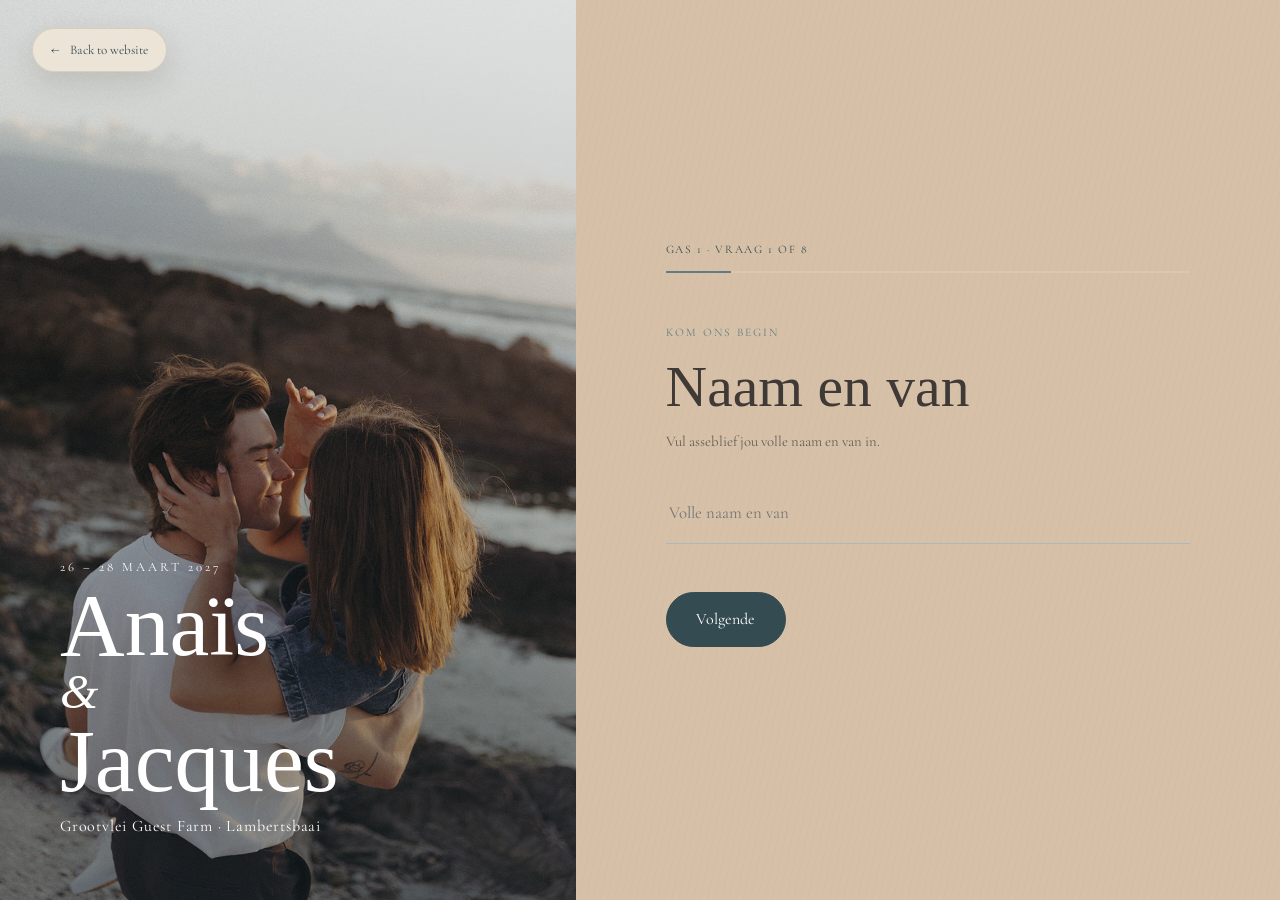
==== commit 7b10276f: "netlify - party rsvp trying to fix multi rsvp" ====
--- a/rsvp.html
+++ b/rsvp.html
@@ -75,7 +75,7 @@
                     <textarea id="coupleNote" name="note-for-couple" rows="4" placeholder="Jou nota"></textarea>
                 </div>
 
-                <div class="rsvp-step" data-step>
+                <div class="rsvp-step" data-step data-party-size-step>
                     <p class="question-number">Groep grootte</p>
                     <label for="partyTotal">Hoeveel mense in jou groep (insluitend jy)?</label>
                     <p class="question-help">Voeg asseblief die totale aantal mense wat jy vir wil RSVP.</p>
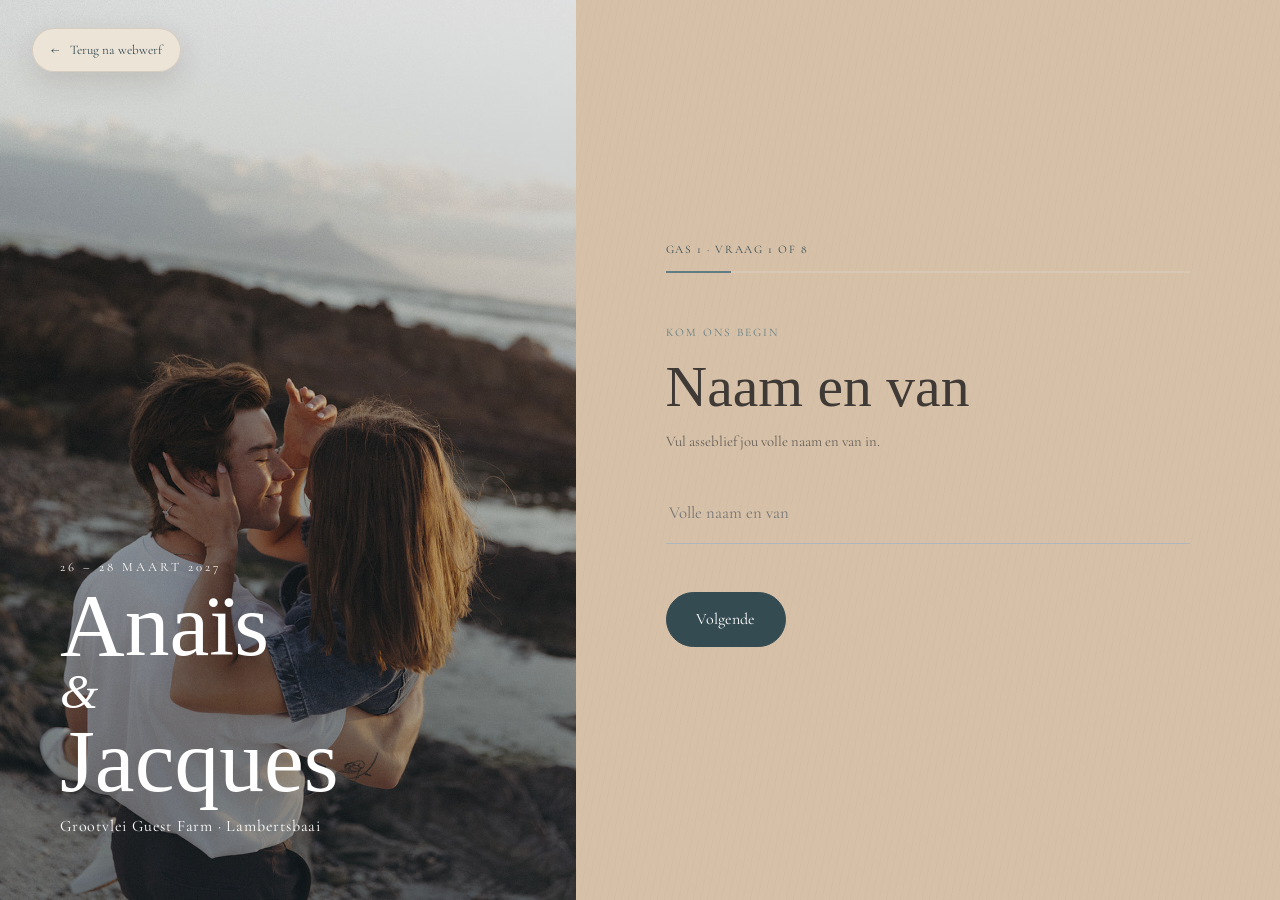
==== commit 6b3d20a4: "netlify - party rsvp submission issue" ====
--- a/rsvp.html
+++ b/rsvp.html
@@ -11,7 +11,7 @@
 </head>
 <body class="rsvp-page">
     <a class="rsvp-home-link" href="index.html" aria-label="Back to wedding website">
-        <span aria-hidden="true">←</span> Back to website
+        <span aria-hidden="true">←</span> Terug na webwerf
     </a>
 
     <main class="rsvp-layout">
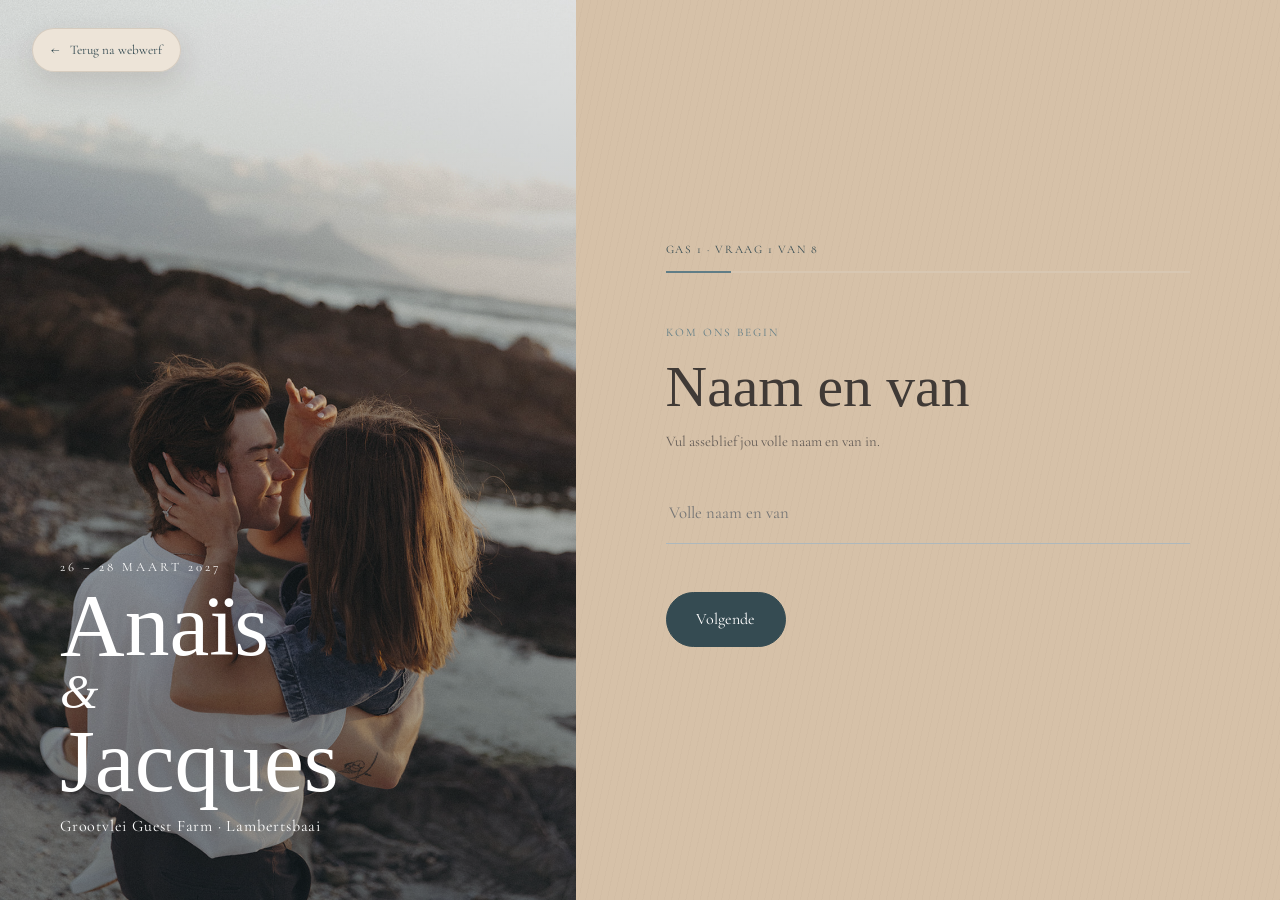
==== commit 8fb2d2e4: "Final Revisions V1" ====
--- a/rsvp.html
+++ b/rsvp.html
@@ -77,9 +77,13 @@
 
                 <div class="rsvp-step" data-step data-party-size-step>
                     <p class="question-number">Groep grootte</p>
-                    <label for="partyTotal">Hoeveel mense in jou groep (insluitend jy)?</label>
-                    <p class="question-help">Voeg asseblief die totale aantal mense wat jy vir wil RSVP.</p>
-                    <input id="partyTotal" name="party-total" type="number" min="1" max="20" value="1" required>
+                    <label for="partyTotal">Vir hoeveel mense wil jy RSVP (insluitend jy)?</label>
+                    <p class="question-help">Kies asseblief die totale aantal mense waarvoor jy vir wil RSVP soos per jou uitnodig.</p>
+                                        <div class="number-input">
+                                            <button type="button" class="number-decrement" aria-label="Verminder aantal">−</button>
+                                            <input id="partyTotal" name="party-total" type="number" min="1" max="20" value="1" required>
+                                            <button type="button" class="number-increment" aria-label="Verhoog aantal">+</button>
+                                        </div>
                 </div>
 
                 <div class="rsvp-step" data-step data-attending-step>
@@ -90,7 +94,7 @@
 
                 <div class="rsvp-step" data-step data-attending-step>
                     <label for="transport">Shuttle diens</label>
-                    <p class="question-help">Indien daar n shuttle-service is vanaf die lughawe na die venue (en terug), sal julle daarvan wil gebruik maak? Indien daar genoeg belangstelling is, sal verdere reelings getref word met julle as julle "Ja" kies.</p>
+                    <p class="question-help">Indien daar n shuttle-service is vanaf die lughawe na die venue (en terug), sal julle daarvan wil gebruik maak? Indien daar genoeg belangstelling is, sal verdere reëlings getref word met julle as julle "Ja" kies.</p>
                     <select id="transport" name="transport" required>
                         <option value="" selected disabled>Kies 'n opsie</option>
                         <option value="Yes">Ja, asseblief</option>
--- a/css/main.css
+++ b/css/main.css
@@ -201,6 +201,46 @@
   font-size: 1.5rem;
   margin-top: -5px;
   margin-left: 20px;
+}
+
+.hashtag-container {
+  margin-top: 40px;
+  width: 100%;
+  display: flex;
+  justify-content: center;
+}
+
+.hashtag-group {
+  display: flex;
+  gap: 30px;
+  align-items: flex-start;
+  justify-content: center;
+  flex-wrap: wrap;
+}
+
+.hashtag {
+  font-size: 1.2rem;
+  position: relative;
+  transition: opacity 400ms ease;
+  display: inline-block;
+  white-space: nowrap;
+  min-height: 50px;
+  display: flex;
+  flex-direction: column;
+  align-items: center;
+}
+
+.hashtag.greyed-out {
+  opacity: 0.6;
+  color: rgba(255, 255, 255, 0.5);
+}
+
+.countdown {
+  display: block;
+  font-size: 0.7rem;
+  margin-top: 4px;
+  font-weight: 500;
+  letter-spacing: 1px;
 }
 
 .hero-invitation {
@@ -350,6 +390,11 @@
   color: #44382f;
 }
 
+#kleredrag {
+  background: linear-gradient(180deg, #cab292 0%, #d5bfa0 44%, #e3d4c2 100%);
+  color: #44382f;
+}
+
 #schedule .content-panel h2 {
   color: #665044;
 }
@@ -502,6 +547,50 @@
   .timeline .event .event-body { max-width: 100%; }
 }
 
+/* Schedule note: not a timeline entry — present as a simple callout */
+#schedule .timeline-item.note .timeline:before { display: none; }
+#schedule .timeline-item.note .timeline .event { width: 100%; left: 0; padding-left: 0; padding-right: 0; text-align: left; }
+#schedule .timeline-item.note .timeline .event:after { display: none; }
+#schedule .timeline-item.note .timeline .event .event-body {
+  display: block;
+  max-width: 100%;
+  padding: 18px 16px;
+  background: rgba(255, 255, 250, 0.06);
+  border-left: none;
+  border-radius: 10px;
+  box-shadow: none;
+}
+
+/* Mobile: stack hashtags vertically and place countdown to the right of each hashtag */
+@media (max-width: 1100px) {
+  .hashtag-container { margin-top: 20px; }
+  .hashtag-group {
+    display: flex;
+    flex-direction: column;
+    gap: 12px;
+    align-items: flex-start;
+    justify-content: center;
+  }
+
+  .hashtag {
+    flex-direction: row;
+    align-items: center;
+    justify-content: flex-start;
+    gap: 10px;
+    white-space: normal;
+    min-height: 36px;
+    font-size: 1.05rem;
+  }
+
+  .hashtag .countdown {
+    margin-left: 8px;
+    margin-top: 0;
+    font-size: 0.9rem;
+  }
+
+  .hashtag.greyed-out { opacity: 0.45; }
+}
+
 .event-body {
   padding: 12px 14px;
   /* keep content readable but avoid stark white */
@@ -548,8 +637,7 @@
   width: 100%;
   max-width: 720px;
   height: auto;
-  aspect-ratio: 3/4;
-  object-fit: cover;
+  object-fit: contain;
   border-radius: 12px;
   border: 1px solid rgba(200,170,140,0.08);
   box-shadow: 0 10px 30px rgba(40,30,24,0.06);
@@ -564,7 +652,7 @@
   .dress-image {
     width: 84%;
     margin: 0 auto;
-    aspect-ratio: 3/4;
+    object-fit: contain;
   }
 }
 
@@ -799,6 +887,7 @@
 
 .rsvp-step input[type='text'],
 .rsvp-step input[type='email'],
+.rsvp-step input[type='number'],
 .rsvp-step select,
 .rsvp-step textarea {
   width: 100%;
@@ -814,6 +903,62 @@
   transition: border-color 200ms ease, box-shadow 200ms ease;
 }
 
+/* Hide native number input controls but keep accessibility (visual custom appearance) */
+.rsvp-step input[type='number']::-webkit-outer-spin-button,
+.rsvp-step input[type='number']::-webkit-inner-spin-button {
+  -webkit-appearance: none;
+  margin: 0;
+}
+.rsvp-step input[type='number'] {
+  -moz-appearance: textfield; /* Firefox */
+  appearance: textfield;
+}
+
+/* Give number inputs a slightly tighter visual width for the value while keeping full-width layout */
+.rsvp-step input[type='number'] { padding-right: 10px; }
+
+/* Number input with custom +/- controls */
+.number-input {
+  display: inline-flex;
+  align-items: center;
+  gap: 8px;
+}
+.number-input input[type="number"] {
+  -webkit-appearance: none;
+  -moz-appearance: textfield;
+  appearance: textfield;
+  height: 48px;
+  padding: 12px 14px;
+  min-width: 84px;
+  text-align: center;
+  border-radius: 12px;
+  border: 1px solid rgba(78,58,47,0.14);
+  background: rgba(255,255,250,0.9);
+  font-size: 1.05rem;
+}
+.number-input button {
+  display: inline-flex;
+  align-items: center;
+  justify-content: center;
+  width: 40px;
+  height: 40px;
+  border-radius: 999px;
+  border: 1px solid rgba(78,58,47,0.14);
+  background: white;
+  color: var(--deep);
+  font-size: 1.1rem;
+  cursor: pointer;
+  transition: transform 160ms ease, background 160ms ease;
+}
+.number-input button:hover { transform: translateY(-2px); background: rgba(244,232,216,0.9); }
+.number-input button:active { transform: translateY(0); }
+
+@media (max-width: 760px) {
+  .number-input { gap: 6px; }
+  .number-input input[type="number"] { min-width: 72px; height: 44px; }
+  .number-input button { width: 36px; height: 36px; }
+}
+
 .rsvp-step textarea {
   resize: vertical;
 }
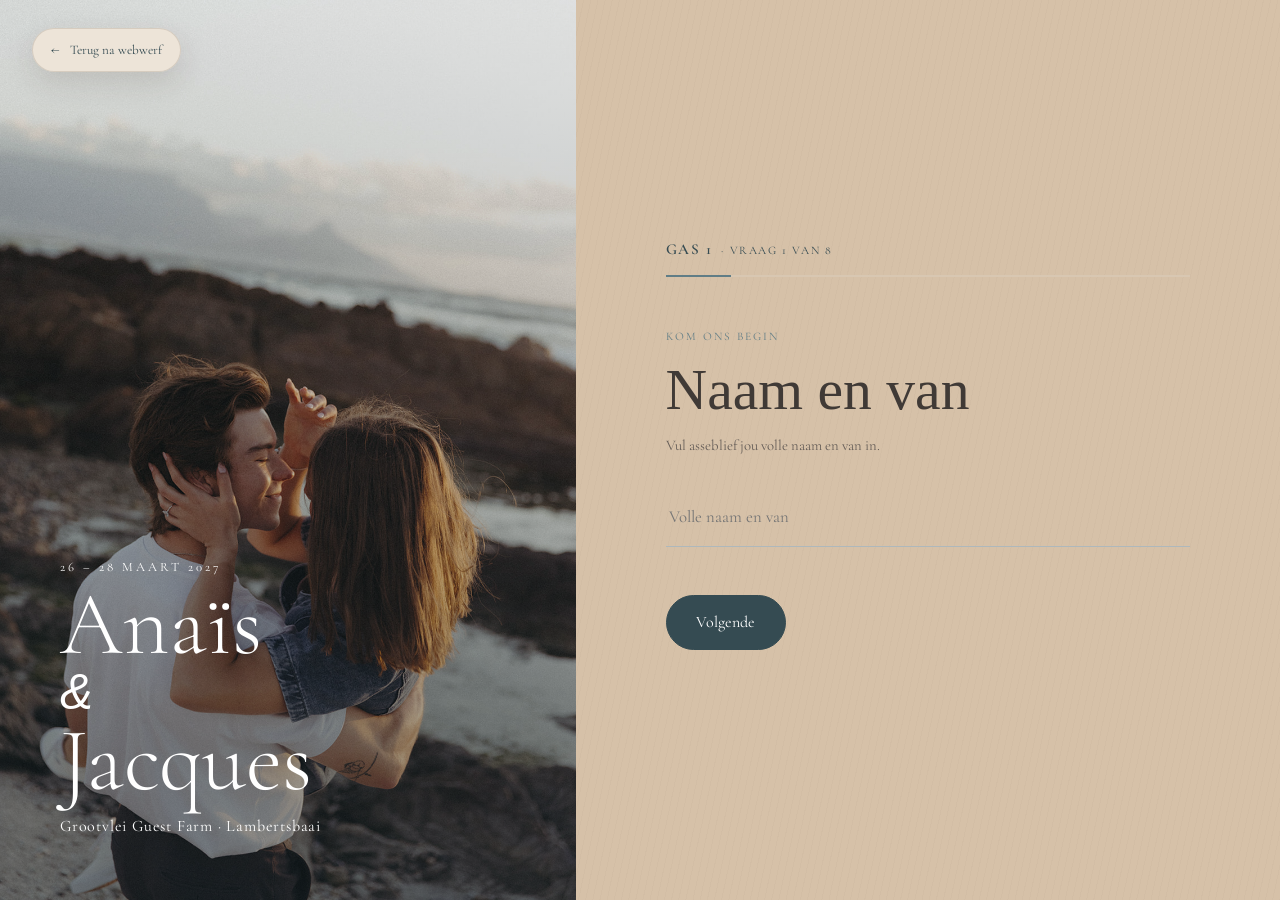
==== commit 1eac7af6: "Final Revisions V2" ====
--- a/rsvp.html
+++ b/rsvp.html
@@ -78,7 +78,7 @@
                 <div class="rsvp-step" data-step data-party-size-step>
                     <p class="question-number">Groep grootte</p>
                     <label for="partyTotal">Vir hoeveel mense wil jy RSVP (insluitend jy)?</label>
-                    <p class="question-help">Kies asseblief die totale aantal mense waarvoor jy vir wil RSVP soos per jou uitnodig.</p>
+                    <p class="question-help">Kies asseblief die totale aantal mense waarvoor jy vir wil RSVP soos per jou uitnodiging.</p>
                                         <div class="number-input">
                                             <button type="button" class="number-decrement" aria-label="Verminder aantal">−</button>
                                             <input id="partyTotal" name="party-total" type="number" min="1" max="20" value="1" required>
@@ -117,7 +117,7 @@
 
                 <fieldset class="rsvp-step" data-step data-attending-step data-party-step>
                     <legend>Wil jy vir iemand anders RSVP?</legend>
-                    <p class="question-help">Jy kan nou dieselfde vrae vir die volgende persoon in jou party invul.</p>
+                    <p class="question-help">Jy kan nou dieselfde vrae vir die volgende persoon soos per jou uitnodiging invul.</p>
                     <div class="choice-grid">
                         <label class="choice-card">
                             <input id="addAnotherYes" type="radio" name="add-another-person" value="yes" required>
--- a/css/main.css
+++ b/css/main.css
@@ -114,12 +114,7 @@
 }
 
 .mobile-image:not(.mobile-hero) {
-  min-height: 50vh;
-}
-
-/* Narrower left column for smaller screens */
-
-h1, h2, h3, h4 {
+  min-height: 40vh;
   font-family: 'Playfair Display', serif;
   font-weight: 400;
 }
@@ -231,7 +226,7 @@
 }
 
 .hashtag.greyed-out {
-  opacity: 0.6;
+  opacity: 0.7;
   color: rgba(255, 255, 255, 0.5);
 }
 
@@ -392,19 +387,19 @@
 
 #kleredrag {
   background: linear-gradient(180deg, #cab292 0%, #d5bfa0 44%, #e3d4c2 100%);
-  color: #44382f;
+  color: #3f555b;
 }
 
 #schedule .content-panel h2 {
-  color: #665044;
+  color: #3f555b;
 }
 
 #travel .content-panel h2 {
-  color: #5f5045;
+  color: #3f555b;
 }
 
 #story .content-panel h2 {
-  color: #6a5242;
+  color: #3f555b;
 }
 
 .timeline-item,
@@ -588,7 +583,7 @@
     font-size: 0.9rem;
   }
 
-  .hashtag.greyed-out { opacity: 0.45; }
+  .hashtag.greyed-out { opacity: 0.7; }
 }
 
 .event-body {
@@ -671,11 +666,12 @@
   padding: 140px 30px;
   text-align: center;
   background: linear-gradient(180deg, #eadfce 0%, #d9c2a4 46%, #b99a78 100%);
-  color: #44382f;
+  background-position: center 30%;
+  color: #3f555b;
 }
 
 .weekend-intro h2 {
-  font-size: 5rem;
+  font-size: 4.5rem;
   margin-bottom: 20px;
 }
 
@@ -706,11 +702,11 @@
   margin-top: 0;
   padding: 120px clamp(30px, 8vw, 90px);
   background: linear-gradient(180deg, #b99a78 0%, #d4bea0 38%, #eee5d8 100%);
-  color: #44382f;
+  color: #3f555b;
 }
 
 .faq-section h2 {
-  font-size: 4rem;
+  font-size: 4.5rem;
   text-align: center;
   margin-bottom: 40px;
 }
@@ -736,7 +732,7 @@
   position: relative;
   z-index: 5;
   margin-top: 0;
-  padding: 60px;
+  padding: 10px;
   text-align: center;
   background: linear-gradient(180deg, #eee5d8 0%, #d8c7b2 100%);
   color: #5d4b3f;
@@ -830,6 +826,13 @@
   text-transform: uppercase;
 }
 
+.rsvp-progress strong {
+  font-size: 0.95rem;
+  font-weight: 600;
+  display: inline-block;
+  margin-right: 4px;
+}
+
 .progress-track {
   height: 2px;
   margin-top: 12px;
@@ -1181,6 +1184,7 @@
   footer {
     width: 100%;
     max-width: 100%;
+    min-height: auto;
   }
 
   .hero-photo {
@@ -1192,11 +1196,108 @@
   }
 
   .content-panel {
-    padding: 70px 30px;
+    padding: 48px 30px;
+  }
+
+  .weekend-intro {
+    padding: 10px 30px 40px;
   }
 
   .floating-nav {
+    display: flex;
+    left: auto;
+    right: 20px;
+    transform: none;
+    width: auto;
+    padding: 12px 16px;
+    gap: 12px;
+  }
+
+  .nav-toggle {
+    display: inline-flex;
+  }
+
+  .nav-toggle {
     display: none;
+    border: none;
+    background: rgba(248,246,242,0.6);
+    backdrop-filter: blur(8px);
+    width: 44px;
+    height: 44px;
+    border-radius: 999px;
+    cursor: pointer;
+    display: inline-flex;
+    align-items: center;
+    justify-content: center;
+  }
+
+  .nav-toggle-icon {
+    display: inline-block;
+    width: 22px;
+    height: 2px;
+    background: var(--text);
+    position: relative;
+    transition: transform 180ms ease;
+  }
+
+  .nav-toggle-icon::before,
+  .nav-toggle-icon::after {
+    content: '';
+    position: absolute;
+    left: 0;
+    width: 22px;
+    height: 2px;
+    background: var(--text);
+    transition: transform 180ms ease;
+  }
+
+  .nav-toggle-icon::before {
+    top: -7px;
+  }
+
+  .nav-toggle-icon::after {
+    bottom: -7px;
+  }
+
+  .nav-toggle[aria-expanded="true"] .nav-toggle-icon {
+    transform: rotate(45deg);
+  }
+
+  .nav-toggle[aria-expanded="true"] .nav-toggle-icon::before {
+    transform: rotate(90deg) translateX(7px);
+  }
+
+  .nav-toggle[aria-expanded="true"] .nav-toggle-icon::after {
+    opacity: 0;
+  }
+
+  .nav-links {
+    position: absolute;
+    top: calc(100% + 14px);
+    right: 0;
+    display: none;
+    flex-direction: column;
+    gap: 10px;
+    background: rgba(248,246,242,0.96);
+    backdrop-filter: blur(12px);
+    border-radius: 24px;
+    padding: 18px 18px;
+    min-width: 220px;
+    box-shadow: 0 18px 50px rgba(0,0,0,0.12);
+  }
+
+  .nav-links.expanded {
+    display: flex;
+  }
+
+  .nav-links a {
+    display: block;
+    width: 100%;
+    padding: 10px 0;
+  }
+
+  .nav-links a.nav-rsvp {
+    padding-top: 14px;
   }
 
   .rsvp-layout {
@@ -1217,9 +1318,12 @@
   }
 
   .invitation-arch {
+    display: flex;
+    flex-direction: column;
+    justify-content: space-between;
     width: min(100%, 360px);
     min-height: min(720px, calc(100svh - 56px));
-    padding: clamp(64px, 10vh, 88px) 28px 48px;
+    padding: clamp(54px, 9vh, 72px) 28px;
     border-radius: 190px 190px 0 0;
   }
 
@@ -1250,7 +1354,7 @@
   }
 
   .invitation-arch .btn {
-    margin-top: 24px;
+    margin-top: 0;
   }
 
   .rsvp-layout {
@@ -1308,4 +1412,37 @@
     flex: 1;
     min-width: 0;
   }
-}
+
+  .weekend-intro {
+    padding: 48px 24px 40px;
+  }
+
+  .weekend-intro h2 {
+    font-size: 2.4rem;
+    margin-bottom: 12px;
+  }
+
+  .weekend-intro p {
+    font-size: 0.95rem;
+    margin-bottom: 0;
+  }
+
+  .faq-section {
+    padding: 80px 24px;
+  }
+
+  .right-scroll section,
+  .right-scroll footer {
+    min-height: auto;
+  }
+
+  .content-panel h2 {
+    font-size: 2.4rem;
+    margin-bottom: 24px;
+  }
+
+  .faq-section h2 {
+    font-size: 2.4rem;
+    margin-bottom: 32px;
+  }
+}
